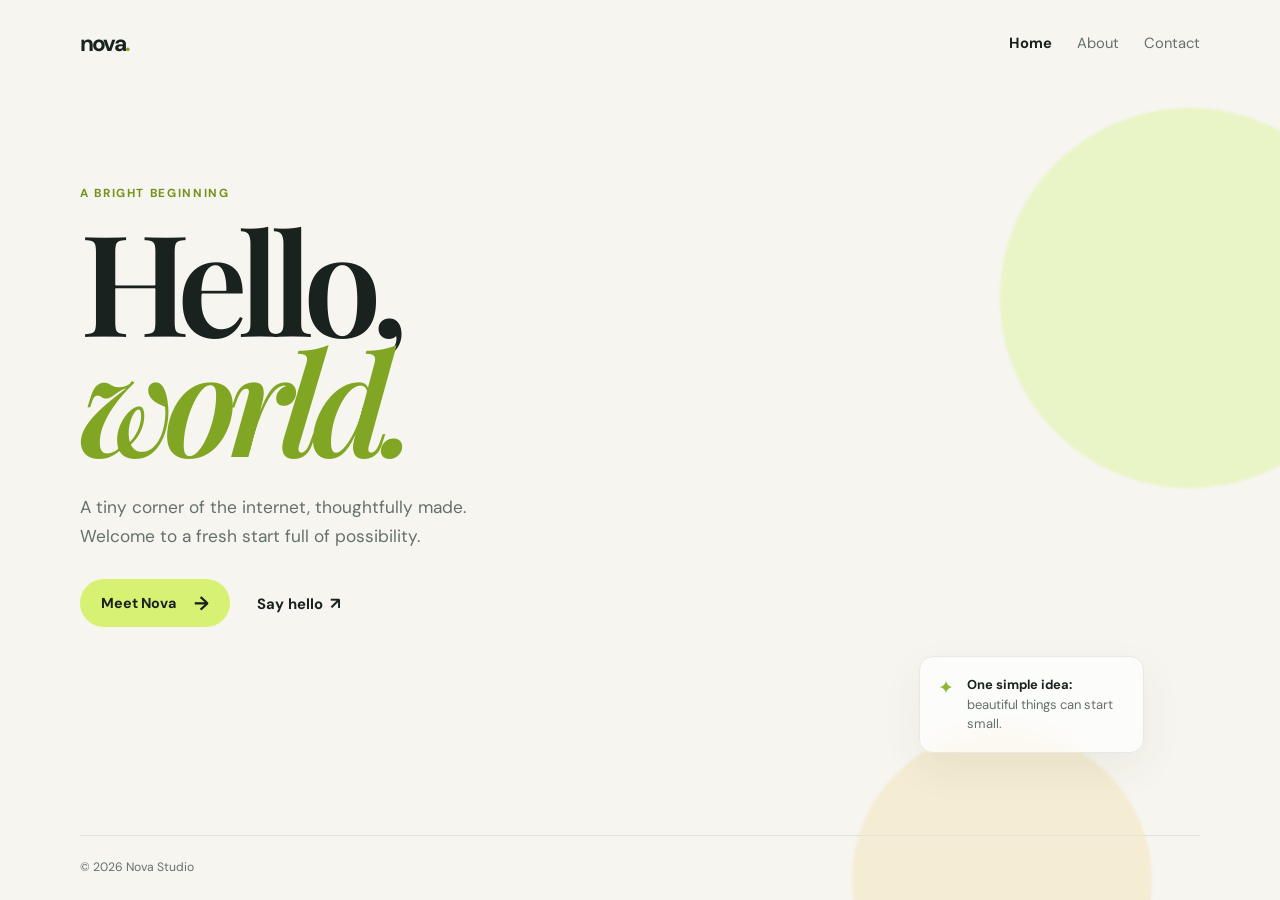
==== index.html @ 522c0267 "First committ" ====
<!doctype html>
<html lang="en">
  <head>
    <meta charset="UTF-8" />
    <meta name="viewport" content="width=device-width, initial-scale=1.0" />
    <meta name="description" content="A modern hello world website." />
    <title>Hello, World! — Nova</title>
    <link rel="preconnect" href="https://fonts.googleapis.com" />
    <link rel="preconnect" href="https://fonts.gstatic.com" crossorigin />
    <link href="https://fonts.googleapis.com/css2?family=DM+Sans:wght@400;500;600;700&family=Playfair+Display:wght@600;700&display=swap" rel="stylesheet" />
    <link rel="stylesheet" href="styles.css" />
  </head>
  <body>
    <div class="orb orb-one"></div>
    <div class="orb orb-two"></div>
    <header class="site-header container">
      <a class="brand" href="index.html" aria-label="Nova home">nova<span>.</span></a>
      <nav aria-label="Main navigation">
        <a class="active" href="index.html">Home</a>
        <a href="about.html">About</a>
        <a href="contact.html">Contact</a>
      </nav>
    </header>

    <main class="container hero">
      <p class="eyebrow">A bright beginning</p>
      <h1>Hello,<br /><em>world.</em></h1>
      <p class="intro">A tiny corner of the internet, thoughtfully made. Welcome to a fresh start full of possibility.</p>
      <div class="hero-actions">
        <a class="button" href="about.html">Meet Nova <span aria-hidden="true">→</span></a>
        <a class="text-link" href="contact.html">Say hello <span aria-hidden="true">↗</span></a>
      </div>
      <div class="stat-card">
        <span class="sparkle" aria-hidden="true">✦</span>
        <p><strong>One simple idea:</strong> beautiful things can start small.</p>
      </div>
    </main>

    <footer class="container site-footer">© 2026 Nova Studio</footer>
  </body>
</html>
---- styles.css ----
:root {
  --ink: #19221f;
  --muted: #64706a;
  --paper: #f7f5ef;
  --card: #fffdf9;
  --lime: #d7f172;
  --line: #dfe2da;
}

* { box-sizing: border-box; }

body {
  min-height: 100vh;
  margin: 0;
  overflow-x: hidden;
  color: var(--ink);
  background: var(--paper);
  font-family: "DM Sans", sans-serif;
}

.container { width: min(1120px, calc(100% - 48px)); margin: 0 auto; }

.site-header {
  display: flex;
  align-items: center;
  justify-content: space-between;
  padding: 28px 0;
}

.brand { color: var(--ink); font-size: 1.42rem; font-weight: 700; letter-spacing: -0.08em; text-decoration: none; }
.brand span { color: #85a721; }
nav { display: flex; gap: 25px; }
nav a { color: var(--muted); font-size: .92rem; text-decoration: none; transition: color .2s ease; }
nav a:hover, nav a.active { color: var(--ink); }
nav a.active { font-weight: 700; }

.hero { position: relative; min-height: calc(100vh - 151px); padding: 11vh 0 88px; }
.eyebrow { margin: 0 0 18px; color: #71931c; font-size: .73rem; font-weight: 700; letter-spacing: .14em; text-transform: uppercase; }
h1 { max-width: 780px; margin: 0; font-family: "Playfair Display", Georgia, serif; font-size: clamp(4.4rem, 11vw, 9.3rem); font-weight: 600; letter-spacing: -.075em; line-height: .85; }
h1 em { color: #80a624; font-weight: 600; }
.intro { max-width: 440px; margin: 35px 0 29px; color: var(--muted); font-size: 1.08rem; line-height: 1.65; }
.hero-actions { display: flex; align-items: center; gap: 27px; }
.button { display: inline-flex; align-items: center; gap: 18px; padding: 15px 21px; border: 0; border-radius: 999px; color: var(--ink); background: var(--lime); cursor: pointer; font: 700 .9rem "DM Sans", sans-serif; text-decoration: none; transition: transform .2s ease, box-shadow .2s ease; }
.button:hover { box-shadow: 0 9px 20px #91aa4438; transform: translateY(-2px); }
.button span { font-size: 1.2rem; line-height: .7; }
.text-link { color: var(--ink); font-size: .93rem; font-weight: 700; text-decoration: none; }
.text-link span { margin-left: 3px; font-size: 1.1em; }
.text-link:hover { color: #789a20; }

.stat-card { position: absolute; right: 5%; bottom: 11%; display: flex; gap: 13px; width: 225px; padding: 18px; border: 1px solid #e9e9e3; border-radius: 14px; background: #ffffffa8; box-shadow: 0 15px 40px #283a2710; backdrop-filter: blur(9px); }
.stat-card p { margin: 0; color: var(--muted); font-size: .81rem; line-height: 1.5; }
.stat-card strong { color: var(--ink); }
.sparkle { color: #91b436; font-size: 1.2rem; }

.page-content { min-height: calc(100vh - 151px); padding: 12vh 0 88px; }
.page-content h1 { font-size: clamp(3.8rem, 8vw, 7rem); }
.copy-grid { display: grid; grid-template-columns: minmax(220px, .8fr) 1fr; gap: clamp(42px, 10vw, 145px); max-width: 850px; margin-top: 62px; }
.lead { margin: 0; font-size: 1.35rem; font-weight: 500; letter-spacing: -.025em; line-height: 1.45; }
.copy-grid div p { margin: 0 0 20px; color: var(--muted); line-height: 1.75; }
.copy-grid .text-link { display: inline-block; margin-top: 9px; }
.contact-layout { display: grid; grid-template-columns: 1fr minmax(300px, 420px); gap: clamp(48px, 11vw, 160px); align-items: start; }
.contact-layout .lead { max-width: 370px; margin-top: 33px; color: var(--muted); font-size: 1.1rem; font-weight: 400; line-height: 1.65; }
.contact-form { display: grid; gap: 20px; padding: 30px; border: 1px solid var(--line); border-radius: 18px; background: var(--card); box-shadow: 0 20px 50px #283a270b; }
label { display: grid; gap: 8px; color: var(--ink); font-size: .82rem; font-weight: 700; }
input, textarea { width: 100%; padding: 12px 0; border: 0; border-bottom: 1px solid var(--line); outline: 0; color: var(--ink); background: transparent; font: .95rem "DM Sans", sans-serif; resize: vertical; }
input:focus, textarea:focus { border-color: #94b93a; }
.contact-form .button { justify-self: start; margin-top: 6px; }

.orb { position: fixed; z-index: -1; border-radius: 50%; filter: blur(1px); opacity: .7; }
.orb-one { top: 12%; right: -100px; width: 380px; height: 380px; background: #e3f5b6; }
.orb-two { right: 10%; bottom: -130px; width: 300px; height: 300px; background: #f3e8c8; }
.site-footer { padding: 23px 0; border-top: 1px solid var(--line); color: var(--muted); font-size: .76rem; }

@media (max-width: 680px) {
  .container { width: min(100% - 32px, 1120px); }
  .site-header { padding: 21px 0; }
  nav { gap: 16px; }
  .hero, .page-content { padding-top: 10vh; }
  .stat-card { position: relative; right: auto; bottom: auto; margin-top: 58px; }
  .copy-grid, .contact-layout { grid-template-columns: 1fr; }
  .copy-grid { gap: 28px; margin-top: 42px; }
  .contact-layout { gap: 42px; }
}
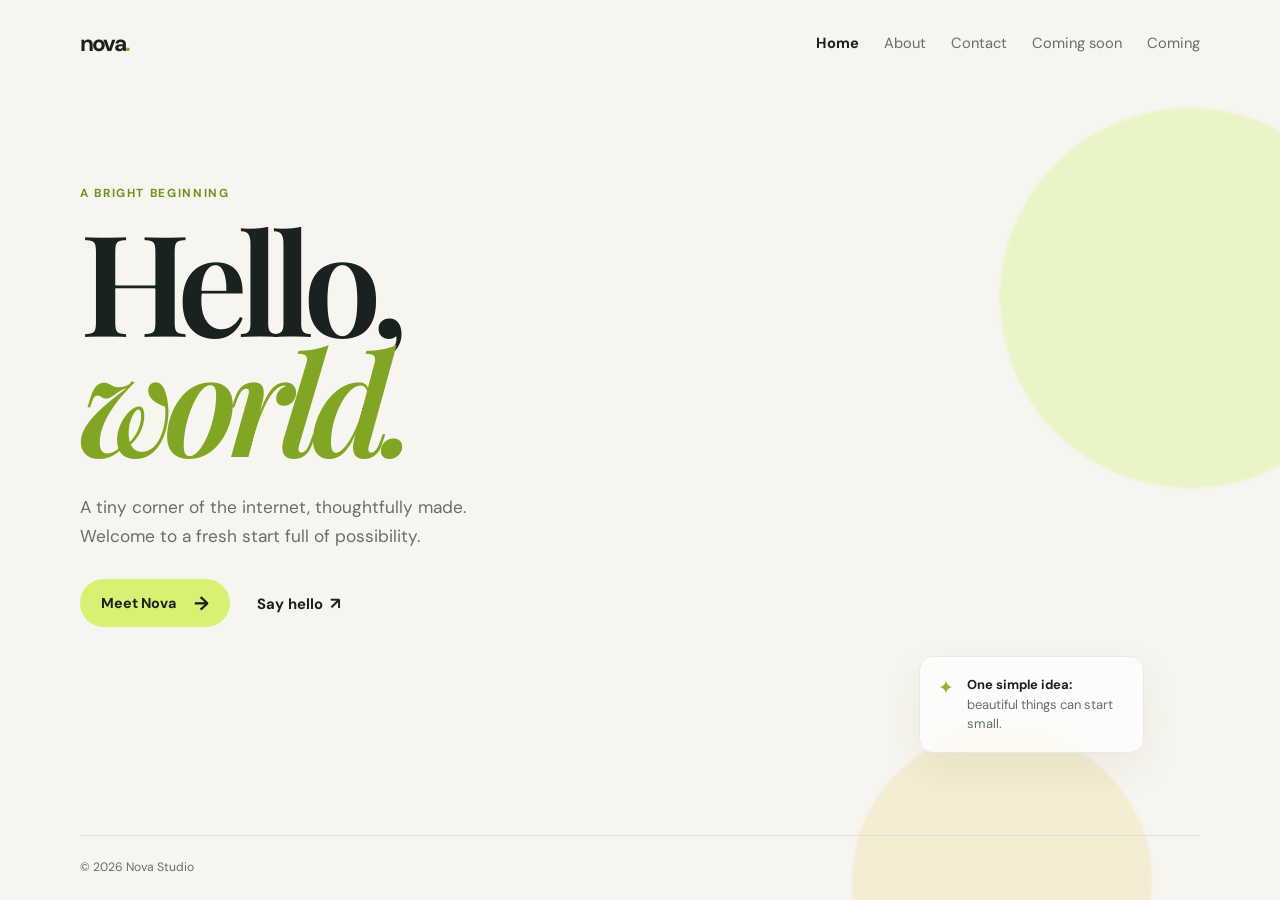
==== commit 8754fc69: "coming page added" ====
--- a/index.html
+++ b/index.html
@@ -19,6 +19,8 @@
         <a class="active" href="index.html">Home</a>
         <a href="about.html">About</a>
         <a href="contact.html">Contact</a>
+        <a href="coming-soon.html">Coming soon</a>
+        <a href="coming.html">Coming</a>
       </nav>
     </header>
 
--- a/styles.css
+++ b/styles.css
@@ -53,6 +53,9 @@
 .sparkle { color: #91b436; font-size: 1.2rem; }
 
 .page-content { min-height: calc(100vh - 151px); padding: 12vh 0 88px; }
+.coming-soon { min-height: calc(100vh - 151px); padding: 11vh 0 88px; }
+.coming-soon h1 { font-size: clamp(3.9rem, 8.5vw, 7.8rem); }
+.plain-coming { padding-top: 12vh; font-size: 1.1rem; }
 .page-content h1 { font-size: clamp(3.8rem, 8vw, 7rem); }
 .copy-grid { display: grid; grid-template-columns: minmax(220px, .8fr) 1fr; gap: clamp(42px, 10vw, 145px); max-width: 850px; margin-top: 62px; }
 .lead { margin: 0; font-size: 1.35rem; font-weight: 500; letter-spacing: -.025em; line-height: 1.45; }
